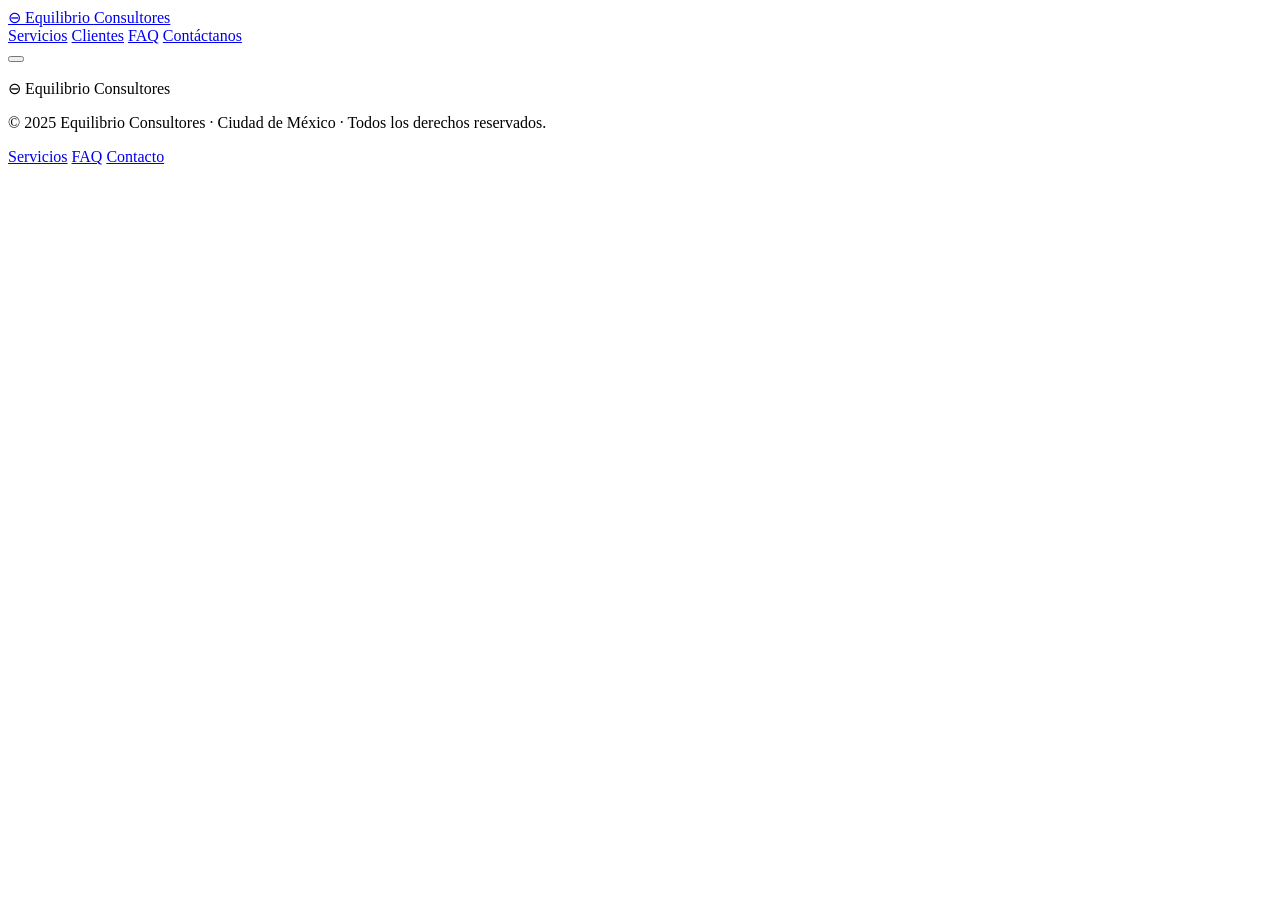
==== index.html @ 178c64f6 "primer commit: sitio web equilibrio consultores" ====
<!DOCTYPE html>
<html lang="es">
<head>
  <meta charset="UTF-8" />
  <meta name="viewport" content="width=device-width, initial-scale=1.0" />
  <meta name="description" content="Equilibrio Consultores – Consultoría contable y asesoría financiera profesional en Ciudad de México." />
  <title>Equilibrio Consultores</title>

  <!-- Google Fonts: Playfair Display (display) + DM Sans (cuerpo) -->
  <link rel="preconnect" href="https://fonts.googleapis.com" />
  <link rel="preconnect" href="https://fonts.gstatic.com" crossorigin />
  <link href="https://fonts.googleapis.com/css2?family=Playfair+Display:wght@400;600;700&family=DM+Sans:wght@300;400;500;600&display=swap" rel="stylesheet" />

  <!-- Estilos globales y de componentes -->
  <link rel="stylesheet" href="css/styles.css" />
  <link rel="stylesheet" href="css/components.css" />
</head>
<body>

  <!-- ========== NAVEGACIÓN ========== -->
  <header class="navbar" id="navbar">
    <div class="container navbar__inner">
      <a href="#inicio" class="navbar__logo">
        <span class="logo-icon">⊖</span>
        Equilibrio <span>Consultores</span>
      </a>
      <nav class="navbar__links" id="navLinks">
        <a href="#servicios">Servicios</a>
        <a href="#testimonios">Clientes</a>
        <a href="#faq">FAQ</a>
        <a href="#contacto" class="btn btn--nav">Contáctanos</a>
      </nav>
      <!-- Botón hamburguesa para móvil -->
      <button class="navbar__hamburger" id="hamburger" aria-label="Abrir menú">
        <span></span><span></span><span></span>
      </button>
    </div>
  </header>

  <!-- ========== SECCIÓN HERO ========== -->
  <section id="inicio">
    <div id="hero-placeholder"></div>
  </section>

  <!-- ========== SECCIÓN SERVICIOS ========== -->
  <section id="servicios">
    <div id="servicios-placeholder"></div>
  </section>

  <!-- ========== SECCIÓN TESTIMONIOS ========== -->
  <section id="testimonios">
    <div id="testimonios-placeholder"></div>
  </section>

  <!-- ========== SECCIÓN FAQ ========== -->
  <section id="faq">
    <div id="faq-placeholder"></div>
  </section>

  <!-- ========== SECCIÓN CONTACTO ========== -->
  <section id="contacto">
    <div id="contacto-placeholder"></div>
  </section>

  <!-- ========== FOOTER ========== -->
  <footer class="footer">
    <div class="container footer__inner">
      <p class="footer__logo">⊖ Equilibrio Consultores</p>
      <p class="footer__copy">© 2025 Equilibrio Consultores · Ciudad de México · Todos los derechos reservados.</p>
      <nav class="footer__links">
        <a href="#servicios">Servicios</a>
        <a href="#faq">FAQ</a>
        <a href="#contacto">Contacto</a>
      </nav>
    </div>
  </footer>

  <!-- ========== BOTÓN FLOTANTE WHATSAPP ========== -->
  <!-- Para cambiar el número: busca la variable WHATSAPP_NUMBER en js/whatsapp.js -->
  <div id="whatsapp-placeholder"></div>

  <!-- Scripts principales -->
  <script src="js/main.js"></script>
  <script src="js/whatsapp.js"></script>

</body>
</html>
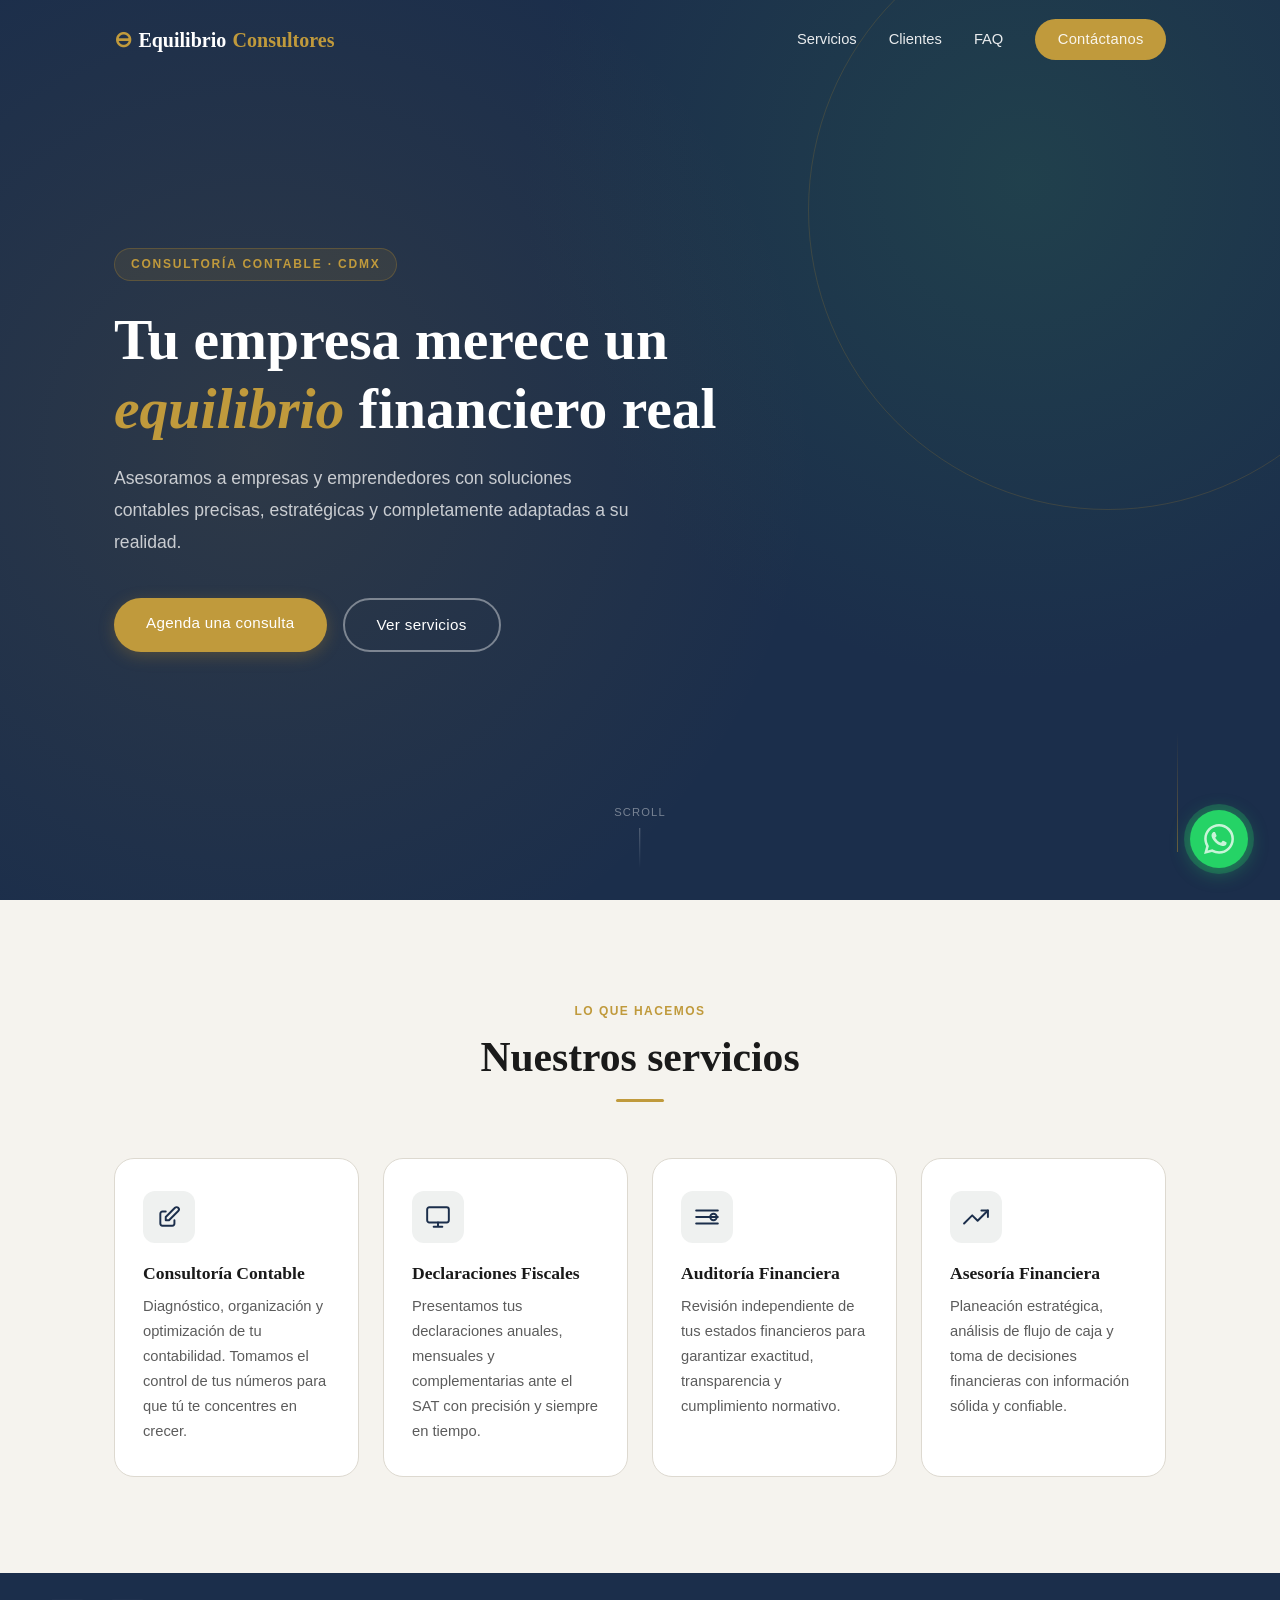
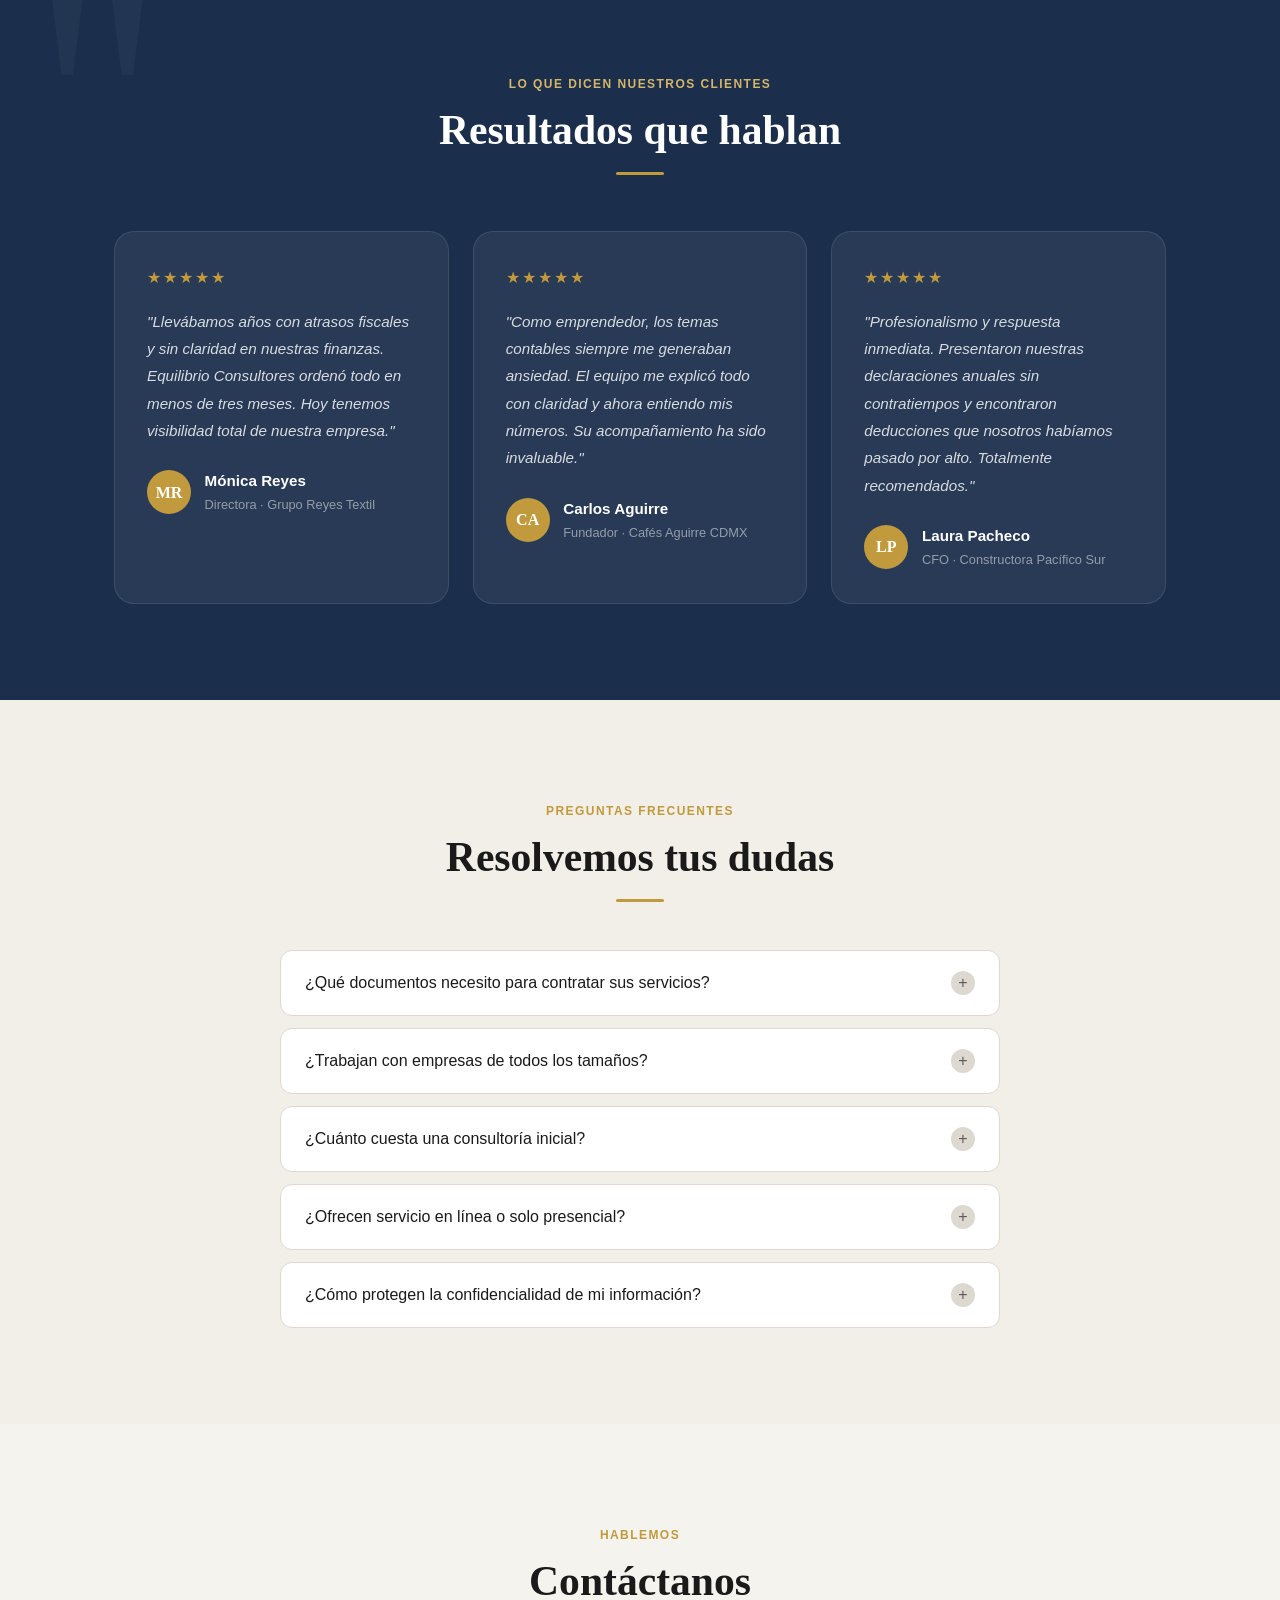
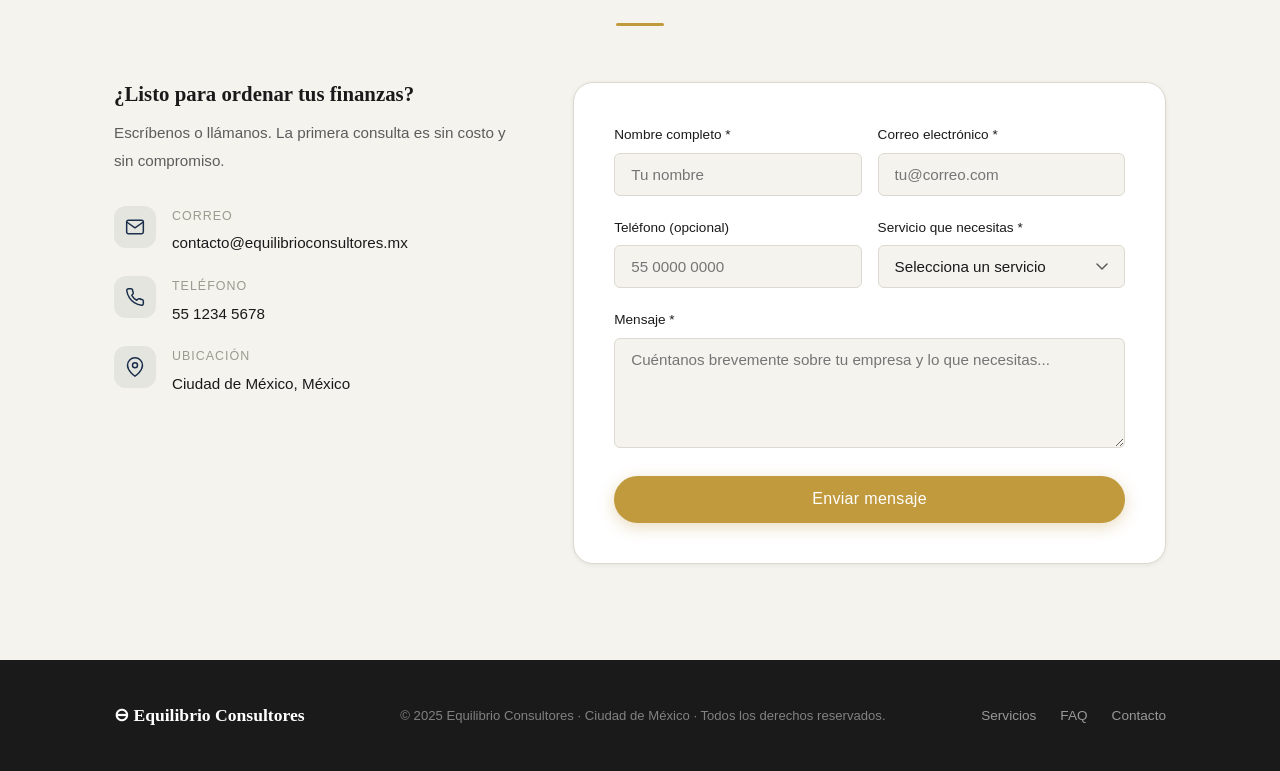
==== commit b465e7ed: "Cambio en los archivos y los colores en el sistema" ====
--- a/index.html
+++ b/index.html
@@ -12,8 +12,8 @@
   <link href="https://fonts.googleapis.com/css2?family=Playfair+Display:wght@400;600;700&family=DM+Sans:wght@300;400;500;600&display=swap" rel="stylesheet" />
 
   <!-- Estilos globales y de componentes -->
-  <link rel="stylesheet" href="css/styles.css" />
-  <link rel="stylesheet" href="css/components.css" />
+  <link rel="stylesheet" href="styles.css" />
+  <link rel="stylesheet" href="components.css" />
 </head>
 <body>
 
@@ -39,27 +39,276 @@
 
   <!-- ========== SECCIÓN HERO ========== -->
   <section id="inicio">
-    <div id="hero-placeholder"></div>
+    <div class="hero">
+      <div class="container">
+        <div class="hero__content reveal">
+          <span class="hero__label">Consultoría Contable · CDMX</span>
+          <h1>Tu empresa merece un <em>equilibrio</em> financiero real</h1>
+          <p class="hero__desc">
+            Asesoramos a empresas y emprendedores con soluciones contables precisas,
+            estratégicas y completamente adaptadas a su realidad.
+          </p>
+          <div class="hero__cta">
+            <a href="#contacto" class="btn btn--primary">Agenda una consulta</a>
+            <a href="#servicios" class="btn btn--outline" style="color:#fff; border-color:rgba(255,255,255,0.4);">Ver servicios</a>
+          </div>
+        </div>
+      </div>
+      <div class="hero__line"></div>
+      <div class="hero__scroll">Scroll</div>
+    </div>
   </section>
 
   <!-- ========== SECCIÓN SERVICIOS ========== -->
   <section id="servicios">
-    <div id="servicios-placeholder"></div>
+    <div class="servicios">
+      <div class="container">
+        <div class="servicios__header reveal">
+          <span class="section-label">Lo que hacemos</span>
+          <h2>Nuestros servicios</h2>
+          <div class="divider"></div>
+        </div>
+        <div class="servicios__grid">
+          <div class="servicio-card reveal reveal-delay-1">
+            <div class="servicio-card__icon">
+              <svg viewBox="0 0 24 24"><path d="M9 7H6a2 2 0 00-2 2v9a2 2 0 002 2h9a2 2 0 002-2v-3"/><path d="M9 15h3l8.5-8.5a2 2 0 00-3-3L9 12v3"/></svg>
+            </div>
+            <h3>Consultoría Contable</h3>
+            <p>Diagnóstico, organización y optimización de tu contabilidad. Tomamos el control de tus números para que tú te concentres en crecer.</p>
+          </div>
+          <div class="servicio-card reveal reveal-delay-2">
+            <div class="servicio-card__icon">
+              <svg viewBox="0 0 24 24"><rect x="2" y="3" width="20" height="14" rx="2"/><path d="M8 21h8M12 17v4"/></svg>
+            </div>
+            <h3>Declaraciones Fiscales</h3>
+            <p>Presentamos tus declaraciones anuales, mensuales y complementarias ante el SAT con precisión y siempre en tiempo.</p>
+          </div>
+          <div class="servicio-card reveal reveal-delay-3">
+            <div class="servicio-card__icon">
+              <svg viewBox="0 0 24 24"><path d="M2 12h20M2 6h20M2 18h20"/><circle cx="18" cy="12" r="3" fill="none"/></svg>
+            </div>
+            <h3>Auditoría Financiera</h3>
+            <p>Revisión independiente de tus estados financieros para garantizar exactitud, transparencia y cumplimiento normativo.</p>
+          </div>
+          <div class="servicio-card reveal reveal-delay-4">
+            <div class="servicio-card__icon">
+              <svg viewBox="0 0 24 24"><polyline points="23 6 13.5 15.5 8.5 10.5 1 18"/><polyline points="17 6 23 6 23 12"/></svg>
+            </div>
+            <h3>Asesoría Financiera</h3>
+            <p>Planeación estratégica, análisis de flujo de caja y toma de decisiones financieras con información sólida y confiable.</p>
+          </div>
+        </div>
+      </div>
+    </div>
   </section>
 
   <!-- ========== SECCIÓN TESTIMONIOS ========== -->
   <section id="testimonios">
-    <div id="testimonios-placeholder"></div>
+    <div class="testimonios">
+      <div class="container">
+        <div class="testimonios__header reveal">
+          <span class="section-label">Lo que dicen nuestros clientes</span>
+          <h2>Resultados que hablan</h2>
+          <div class="divider"></div>
+        </div>
+        <div class="testimonios__grid">
+          <div class="testimonio-card reveal reveal-delay-1">
+            <div class="testimonio-card__stars">★★★★★</div>
+            <p class="testimonio-card__text">
+              "Llevábamos años con atrasos fiscales y sin claridad en nuestras finanzas.
+              Equilibrio Consultores ordenó todo en menos de tres meses. Hoy tenemos
+              visibilidad total de nuestra empresa."
+            </p>
+            <div class="testimonio-card__author">
+              <div class="testimonio-card__avatar">MR</div>
+              <div>
+                <div class="testimonio-card__name">Mónica Reyes</div>
+                <div class="testimonio-card__empresa">Directora · Grupo Reyes Textil</div>
+              </div>
+            </div>
+          </div>
+          <div class="testimonio-card reveal reveal-delay-2">
+            <div class="testimonio-card__stars">★★★★★</div>
+            <p class="testimonio-card__text">
+              "Como emprendedor, los temas contables siempre me generaban ansiedad.
+              El equipo me explicó todo con claridad y ahora entiendo mis números.
+              Su acompañamiento ha sido invaluable."
+            </p>
+            <div class="testimonio-card__author">
+              <div class="testimonio-card__avatar">CA</div>
+              <div>
+                <div class="testimonio-card__name">Carlos Aguirre</div>
+                <div class="testimonio-card__empresa">Fundador · Cafés Aguirre CDMX</div>
+              </div>
+            </div>
+          </div>
+          <div class="testimonio-card reveal reveal-delay-3">
+            <div class="testimonio-card__stars">★★★★★</div>
+            <p class="testimonio-card__text">
+              "Profesionalismo y respuesta inmediata. Presentaron nuestras declaraciones
+              anuales sin contratiempos y encontraron deducciones que nosotros
+              habíamos pasado por alto. Totalmente recomendados."
+            </p>
+            <div class="testimonio-card__author">
+              <div class="testimonio-card__avatar">LP</div>
+              <div>
+                <div class="testimonio-card__name">Laura Pacheco</div>
+                <div class="testimonio-card__empresa">CFO · Constructora Pacífico Sur</div>
+              </div>
+            </div>
+          </div>
+        </div>
+      </div>
+    </div>
   </section>
 
   <!-- ========== SECCIÓN FAQ ========== -->
   <section id="faq">
-    <div id="faq-placeholder"></div>
+    <div class="faq">
+      <div class="container">
+        <div class="faq__header reveal">
+          <span class="section-label">Preguntas frecuentes</span>
+          <h2>Resolvemos tus dudas</h2>
+          <div class="divider"></div>
+        </div>
+        <div class="faq__list reveal">
+          <div class="faq-item">
+            <button class="faq-item__question">
+              ¿Qué documentos necesito para contratar sus servicios?
+              <span class="faq-item__icon">+</span>
+            </button>
+            <div class="faq-item__answer">
+              <p>Para comenzar necesitamos tu RFC y contraseña del SAT, estados de cuenta bancarios de los últimos 3 meses, facturas emitidas y recibidas del periodo a trabajar y, si ya tienes contabilidad previa, los archivos de tu sistema contable. Te guiamos paso a paso desde el primer contacto.</p>
+            </div>
+          </div>
+          <div class="faq-item">
+            <button class="faq-item__question">
+              ¿Trabajan con empresas de todos los tamaños?
+              <span class="faq-item__icon">+</span>
+            </button>
+            <div class="faq-item__answer">
+              <p>Sí. Atendemos desde personas físicas con actividad empresarial y startups hasta empresas medianas con múltiples unidades de negocio. Nuestros planes se adaptan al volumen de operaciones y las necesidades específicas de cada cliente.</p>
+            </div>
+          </div>
+          <div class="faq-item">
+            <button class="faq-item__question">
+              ¿Cuánto cuesta una consultoría inicial?
+              <span class="faq-item__icon">+</span>
+            </button>
+            <div class="faq-item__answer">
+              <p>La primera consulta de diagnóstico es sin costo. En ella evaluamos tu situación actual y te presentamos una propuesta personalizada. Los honorarios varían según el tipo de régimen fiscal, el volumen de operaciones y los servicios que requieras.</p>
+            </div>
+          </div>
+          <div class="faq-item">
+            <button class="faq-item__question">
+              ¿Ofrecen servicio en línea o solo presencial?
+              <span class="faq-item__icon">+</span>
+            </button>
+            <div class="faq-item__answer">
+              <p>Trabajamos de forma completamente remota. Utilizamos plataformas seguras para el intercambio de documentos y tenemos reuniones virtuales periódicas para revisar el estado de tu contabilidad. Clientes en toda la República Mexicana pueden contratarnos sin problema.</p>
+            </div>
+          </div>
+          <div class="faq-item">
+            <button class="faq-item__question">
+              ¿Cómo protegen la confidencialidad de mi información?
+              <span class="faq-item__icon">+</span>
+            </button>
+            <div class="faq-item__answer">
+              <p>Firmamos un acuerdo de confidencialidad (NDA) con cada cliente antes de iniciar. Toda la información se almacena en servidores cifrados con acceso restringido. Seguimos estrictamente las disposiciones del IMSS, SAT y la Ley Federal de Protección de Datos Personales.</p>
+            </div>
+          </div>
+        </div>
+      </div>
+    </div>
   </section>
 
   <!-- ========== SECCIÓN CONTACTO ========== -->
   <section id="contacto">
-    <div id="contacto-placeholder"></div>
+    <div class="contacto">
+      <div class="container">
+        <div class="contacto__header reveal">
+          <span class="section-label">Hablemos</span>
+          <h2>Contáctanos</h2>
+          <div class="divider"></div>
+        </div>
+        <div class="contacto__grid">
+          <div class="contacto__info reveal">
+            <h3>¿Listo para ordenar tus finanzas?</h3>
+            <p>Escríbenos o llámanos. La primera consulta es sin costo y sin compromiso.</p>
+            <div class="contacto__dato">
+              <div class="contacto__dato-icon">
+                <svg viewBox="0 0 24 24"><path d="M4 4h16c1.1 0 2 .9 2 2v12c0 1.1-.9 2-2 2H4c-1.1 0-2-.9-2-2V6c0-1.1.9-2 2-2z"/><polyline points="22,6 12,13 2,6"/></svg>
+              </div>
+              <div>
+                <div class="contacto__dato-label">Correo</div>
+                <div class="contacto__dato-value">contacto@equilibrioconsultores.mx</div>
+              </div>
+            </div>
+            <div class="contacto__dato">
+              <div class="contacto__dato-icon">
+                <svg viewBox="0 0 24 24"><path d="M22 16.92v3a2 2 0 01-2.18 2 19.79 19.79 0 01-8.63-3.07 19.5 19.5 0 01-6-6A19.79 19.79 0 012.12 4.18 2 2 0 014.11 2h3a2 2 0 012 1.72 12.84 12.84 0 00.7 2.81 2 2 0 01-.45 2.11L8.09 9.91a16 16 0 006 6l1.27-1.27a2 2 0 012.11-.45 12.84 12.84 0 002.81.7A2 2 0 0122 16.92z"/></svg>
+              </div>
+              <div>
+                <div class="contacto__dato-label">Teléfono</div>
+                <div class="contacto__dato-value">55 1234 5678</div>
+              </div>
+            </div>
+            <div class="contacto__dato">
+              <div class="contacto__dato-icon">
+                <svg viewBox="0 0 24 24"><path d="M21 10c0 7-9 13-9 13s-9-6-9-13a9 9 0 0118 0z"/><circle cx="12" cy="10" r="3"/></svg>
+              </div>
+              <div>
+                <div class="contacto__dato-label">Ubicación</div>
+                <div class="contacto__dato-value">Ciudad de México, México</div>
+              </div>
+            </div>
+          </div>
+          <div class="contacto__form reveal reveal-delay-2">
+            <form id="contactForm" novalidate>
+              <div class="form-row">
+                <div class="form-group" id="group-nombre">
+                  <label for="nombre">Nombre completo *</label>
+                  <input type="text" id="nombre" name="nombre" placeholder="Tu nombre" />
+                  <span class="error-msg">Por favor ingresa tu nombre.</span>
+                </div>
+                <div class="form-group" id="group-correo">
+                  <label for="correo">Correo electrónico *</label>
+                  <input type="email" id="correo" name="correo" placeholder="tu@correo.com" />
+                  <span class="error-msg">Ingresa un correo válido.</span>
+                </div>
+              </div>
+              <div class="form-row">
+                <div class="form-group">
+                  <label for="telefono">Teléfono (opcional)</label>
+                  <input type="tel" id="telefono" name="telefono" placeholder="55 0000 0000" />
+                </div>
+                <div class="form-group" id="group-servicio">
+                  <label for="servicio">Servicio que necesitas *</label>
+                  <select id="servicio" name="servicio">
+                    <option value="">Selecciona un servicio</option>
+                    <option value="contable">Consultoría Contable</option>
+                    <option value="fiscal">Declaraciones Fiscales</option>
+                    <option value="auditoria">Auditoría Financiera</option>
+                    <option value="asesoria">Asesoría Financiera</option>
+                    <option value="otro">Otro / No sé aún</option>
+                  </select>
+                  <span class="error-msg">Selecciona un servicio.</span>
+                </div>
+              </div>
+              <div class="form-group" id="group-mensaje">
+                <label for="mensaje">Mensaje *</label>
+                <textarea id="mensaje" name="mensaje" placeholder="Cuéntanos brevemente sobre tu empresa y lo que necesitas..."></textarea>
+                <span class="error-msg">Por favor escribe tu mensaje.</span>
+              </div>
+              <button type="submit" class="btn btn--primary form__submit">Enviar mensaje</button>
+            </form>
+            <div class="form__success" id="formSuccess">
+              ✓ ¡Mensaje enviado! Te contactaremos en menos de 24 horas.
+            </div>
+          </div>
+        </div>
+      </div>
+    </div>
   </section>
 
   <!-- ========== FOOTER ========== -->
@@ -80,8 +329,8 @@
   <div id="whatsapp-placeholder"></div>
 
   <!-- Scripts principales -->
-  <script src="js/main.js"></script>
-  <script src="js/whatsapp.js"></script>
+  <script src="main.js"></script>
+  <script src="whatsapp.js"></script>
 
 </body>
 </html>
--- a/styles.css
+++ b/styles.css
@@ -0,0 +1,198 @@
+/* ============================================================
+   styles.css — Estilos globales de Equilibrio Consultores
+   Para cambiar colores o fuentes, edita las variables de :root
+   ============================================================ */
+
+/* --- VARIABLES GLOBALES --- */
+:root {
+--color-primary:       #1B2E4B;
+--color-primary-light: #2E4E7A;
+--color-accent:        #C09A3C;
+--color-accent-light:  #D4B56A;
+--color-bg:            #F5F3EE;
+--color-surface:       #FFFFFF;
+  /* Paleta principal: verde profundo + dorado + crema */
+ /* --color-primary:      #1B4332;   /* verde oscuro: confianza, solidez */
+ /* --color-primary-light:#2D6A4F;   /* verde medio: hover, acentos */
+ /* --color-accent:       #B7882C;   /* dorado: profesionalismo, distinción */
+ /* --color-accent-light: #D4A853;   /* dorado claro: hover del acento */
+ /* --color-bg:           #F9F7F3;   /* crema: fondo cálido, no frío */
+ /* --color-surface:      #FFFFFF;   /* blanco puro: tarjetas */
+  --color-surface-alt:  #F2EFE8;   /* crema oscuro: fondos de sección alternos */
+  --color-text:         #1A1A1A;   /* negro suave: texto principal */
+  --color-text-muted:   #5C5C5C;   /* gris medio: texto secundario */
+  --color-text-light:   #9A9A8E;   /* gris claro: hints, placeholders */
+  --color-border:       #DDD9D0;   /* borde sutil */
+  --color-error:        #C0392B;   /* rojo: errores de formulario */
+  --color-success:      #1B4332;   /* verde: éxito */
+
+  /* Tipografía */
+  --font-display: 'Playfair Display', Georgia, serif;
+  --font-body:    'DM Sans', sans-serif;
+
+  /* Espaciado y forma */
+  --radius-sm:   6px;
+  --radius-md:   12px;
+  --radius-lg:   20px;
+  --radius-full: 9999px;
+  --shadow-sm:   0 1px 4px rgba(0,0,0,0.07);
+  --shadow-md:   0 4px 20px rgba(0,0,0,0.09);
+  --shadow-lg:   0 12px 40px rgba(0,0,0,0.12);
+
+  /* Transiciones */
+  --transition: 0.25s ease;
+
+  /* Contenedor máximo */
+  --max-width: 1100px;
+}
+
+/* --- RESET Y BASE --- */
+*, *::before, *::after {
+  box-sizing: border-box;
+  margin: 0;
+  padding: 0;
+}
+
+html {
+  scroll-behavior: smooth;
+  font-size: 16px;
+}
+
+body {
+  font-family: var(--font-body);
+  background-color: var(--color-bg);
+  color: var(--color-text);
+  line-height: 1.7;
+  -webkit-font-smoothing: antialiased;
+}
+
+img {
+  max-width: 100%;
+  display: block;
+}
+
+a {
+  color: inherit;
+  text-decoration: none;
+}
+
+ul {
+  list-style: none;
+}
+
+/* --- CONTENEDOR CENTRADO --- */
+.container {
+  width: 100%;
+  max-width: var(--max-width);
+  margin: 0 auto;
+  padding: 0 1.5rem;
+}
+
+/* --- TIPOGRAFÍA GLOBAL --- */
+h1, h2, h3, h4 {
+  font-family: var(--font-display);
+  line-height: 1.2;
+  color: var(--color-text);
+}
+
+h1 { font-size: clamp(2.2rem, 5vw, 3.6rem); font-weight: 700; }
+h2 { font-size: clamp(1.8rem, 3.5vw, 2.6rem); font-weight: 600; }
+h3 { font-size: clamp(1.1rem, 2vw, 1.3rem); font-weight: 600; }
+
+p {
+  font-size: 1rem;
+  color: var(--color-text-muted);
+  line-height: 1.8;
+}
+
+/* --- BOTONES --- */
+.btn {
+  display: inline-block;
+  font-family: var(--font-body);
+  font-size: 0.95rem;
+  font-weight: 500;
+  padding: 0.75rem 2rem;
+  border-radius: var(--radius-full);
+  border: none;
+  cursor: pointer;
+  transition: background var(--transition), transform var(--transition), box-shadow var(--transition);
+  text-align: center;
+  letter-spacing: 0.02em;
+}
+
+.btn--primary {
+  background: var(--color-accent);
+  color: #fff;
+  box-shadow: 0 4px 16px rgba(183,136,44,0.3);
+}
+.btn--primary:hover {
+  background: var(--color-accent-light);
+  transform: translateY(-2px);
+  box-shadow: 0 6px 20px rgba(183,136,44,0.4);
+}
+
+.btn--outline {
+  background: transparent;
+  color: var(--color-primary);
+  border: 2px solid var(--color-primary);
+}
+.btn--outline:hover {
+  background: var(--color-primary);
+  color: #fff;
+  transform: translateY(-2px);
+}
+
+.btn--nav {
+  background: var(--color-accent);
+  color: #fff;
+  padding: 0.5rem 1.4rem;
+  font-size: 0.88rem;
+  border-radius: var(--radius-full);
+}
+.btn--nav:hover {
+  background: var(--color-accent-light);
+}
+
+/* --- ETIQUETA DE SECCIÓN --- */
+.section-label {
+  display: inline-block;
+  font-family: var(--font-body);
+  font-size: 0.75rem;
+  font-weight: 600;
+  letter-spacing: 0.12em;
+  text-transform: uppercase;
+  color: var(--color-accent);
+  margin-bottom: 0.75rem;
+}
+
+/* --- ANIMACIÓN DE ENTRADA AL HACER SCROLL --- */
+.reveal {
+  opacity: 0;
+  transform: translateY(28px);
+  transition: opacity 0.6s ease, transform 0.6s ease;
+}
+.reveal.visible {
+  opacity: 1;
+  transform: translateY(0);
+}
+/* Retraso escalonado para tarjetas en fila */
+.reveal-delay-1 { transition-delay: 0.1s; }
+.reveal-delay-2 { transition-delay: 0.2s; }
+.reveal-delay-3 { transition-delay: 0.3s; }
+.reveal-delay-4 { transition-delay: 0.4s; }
+
+/* --- DIVISOR DECORATIVO --- */
+.divider {
+  width: 48px;
+  height: 3px;
+  background: var(--color-accent);
+  border-radius: 2px;
+  margin: 1rem 0 1.5rem;
+}
+
+/* --- RESPONSIVO BASE --- */
+@media (max-width: 768px) {
+  .container {
+    padding: 0 1.25rem;
+  }
+}
--- a/components.css
+++ b/components.css
@@ -0,0 +1,704 @@
+/* ============================================================
+   components.css — Estilos por sección / componente
+   Cada bloque corresponde a un módulo del sitio
+   ============================================================ */
+
+/* ==================== NAVBAR ==================== */
+.navbar {
+  position: fixed;
+  top: 0;
+  left: 0;
+  right: 0;
+  z-index: 1000;
+  padding: 1.2rem 0;
+  transition: background var(--transition), box-shadow var(--transition), padding var(--transition);
+}
+/* Navbar con fondo al hacer scroll */
+.navbar.scrolled {
+  background: rgba(249, 247, 243, 0.97);
+  backdrop-filter: blur(8px);
+  box-shadow: 0 2px 16px rgba(0,0,0,0.07);
+  padding: 0.8rem 0;
+}
+.navbar__inner {
+  display: flex;
+  align-items: center;
+  justify-content: space-between;
+}
+.navbar__logo {
+  font-family: var(--font-display);
+  font-size: 1.25rem;
+  font-weight: 700;
+  color: var(--color-surface);
+  display: flex;
+  align-items: center;
+  gap: 0.4rem;
+  transition: color var(--transition);
+}
+.navbar.scrolled .navbar__logo {
+  color: var(--color-primary);
+}
+.navbar__logo span {
+  color: var(--color-accent);
+}
+.logo-icon {
+  font-size: 1.4rem;
+  color: var(--color-accent);
+}
+.navbar__links {
+  display: flex;
+  align-items: center;
+  gap: 2rem;
+}
+.navbar__links a {
+  font-size: 0.92rem;
+  font-weight: 500;
+  color: rgba(255,255,255,0.9);
+  transition: color var(--transition);
+}
+.navbar.scrolled .navbar__links a {
+  color: var(--color-text-muted);
+}
+.navbar__links a:not(.btn--nav):hover {
+  color: var(--color-accent);
+}
+/* Botón hamburguesa: oculto en desktop */
+.navbar__hamburger {
+  display: none;
+  flex-direction: column;
+  gap: 5px;
+  background: none;
+  border: none;
+  cursor: pointer;
+  padding: 4px;
+}
+.navbar__hamburger span {
+  display: block;
+  width: 24px;
+  height: 2px;
+  background: var(--color-surface);
+  border-radius: 2px;
+  transition: transform var(--transition), opacity var(--transition);
+}
+.navbar.scrolled .navbar__hamburger span {
+  background: var(--color-primary);
+}
+/* Hamburguesa activa → X */
+.navbar__hamburger.active span:nth-child(1) { transform: translateY(7px) rotate(45deg); }
+.navbar__hamburger.active span:nth-child(2) { opacity: 0; }
+.navbar__hamburger.active span:nth-child(3) { transform: translateY(-7px) rotate(-45deg); }
+
+/* --- Móvil: menú desplegable --- */
+@media (max-width: 768px) {
+  .navbar__hamburger { display: flex; }
+  .navbar__links {
+    display: none;
+    flex-direction: column;
+    gap: 0;
+    position: absolute;
+    top: 100%;
+    left: 0; right: 0;
+    background: var(--color-surface);
+    box-shadow: var(--shadow-md);
+    padding: 1rem 1.5rem 1.5rem;
+  }
+  .navbar__links.open { display: flex; }
+  .navbar__links a {
+    color: var(--color-text-muted);
+    padding: 0.75rem 0;
+    border-bottom: 1px solid var(--color-border);
+    font-size: 1rem;
+  }
+  .navbar__links a:last-child { border-bottom: none; }
+  .btn--nav {
+    margin-top: 0.5rem;
+    width: 100%;
+    text-align: center;
+  }
+}
+
+/* ==================== HERO ==================== */
+.hero {
+  min-height: 100vh;
+  background: var(--color-primary);
+  background-image: url('../assets/img/hero-bg1.jpg');  /* ← BackGround de hero */
+  position: relative;
+  display: flex;
+  align-items: center;
+  overflow: hidden;
+}
+/* Patrón geométrico de fondo */
+.hero::before {
+  content: '';
+  position: absolute;
+  inset: 0;
+  background-image:
+    radial-gradient(circle at 20% 50%, rgba(183,136,44,0.12) 0%, transparent 50%),
+    radial-gradient(circle at 80% 20%, rgba(45,106,79,0.3) 0%, transparent 40%);
+  pointer-events: none;
+}
+/* Círculo decorativo grande */
+.hero::after {
+  content: '';
+  position: absolute;
+  right: -10%;
+  top: -10%;
+  width: 600px;
+  height: 600px;
+  border: 1px solid rgba(183,136,44,0.2);
+  border-radius: 50%;
+  pointer-events: none;
+}
+.hero__content {
+  position: relative;
+  z-index: 1;
+  max-width: 680px;
+}
+.hero__label {
+  display: inline-block;
+  font-size: 0.75rem;
+  font-weight: 600;
+  letter-spacing: 0.15em;
+  text-transform: uppercase;
+  color: var(--color-accent);
+  background: rgba(183,136,44,0.12);
+  border: 1px solid rgba(183,136,44,0.3);
+  border-radius: var(--radius-full);
+  padding: 0.35rem 1rem;
+  margin-bottom: 1.5rem;
+}
+.hero h1 {
+  color: #fff;
+  margin-bottom: 1.25rem;
+}
+.hero h1 em {
+  color: var(--color-accent);
+  font-style: italic;
+}
+.hero__desc {
+  color: rgba(255,255,255,0.75);
+  font-size: 1.1rem;
+  margin-bottom: 2.5rem;
+  max-width: 520px;
+}
+.hero__cta {
+  display: flex;
+  gap: 1rem;
+  flex-wrap: wrap;
+}
+/* Línea decorativa flotante */
+.hero__line {
+  position: absolute;
+  bottom: 3rem;
+  right: 8%;
+  width: 1px;
+  height: 120px;
+  background: linear-gradient(to bottom, transparent, rgba(183,136,44,0.5));
+}
+/* Indicador de scroll */
+.hero__scroll {
+  position: absolute;
+  bottom: 2rem;
+  left: 50%;
+  transform: translateX(-50%);
+  display: flex;
+  flex-direction: column;
+  align-items: center;
+  gap: 0.4rem;
+  color: rgba(255,255,255,0.4);
+  font-size: 0.7rem;
+  letter-spacing: 0.1em;
+  text-transform: uppercase;
+  animation: bounce 2s infinite;
+}
+.hero__scroll::after {
+  content: '';
+  width: 1px;
+  height: 40px;
+  background: linear-gradient(to bottom, rgba(255,255,255,0.3), transparent);
+}
+@keyframes bounce {
+  0%, 100% { transform: translateX(-50%) translateY(0); }
+  50% { transform: translateX(-50%) translateY(6px); }
+}
+
+@media (max-width: 768px) {
+  .hero { padding: 7rem 0 4rem; min-height: auto; }
+  .hero::after { display: none; }
+  .hero__line { display: none; }
+}
+
+/* ==================== SERVICIOS ==================== */
+.servicios {
+  padding: 6rem 0;
+  background: var(--color-bg);
+}
+.servicios__header {
+  text-align: center;
+  margin-bottom: 3.5rem;
+}
+.servicios__header .divider {
+  margin: 1rem auto 0;
+}
+.servicios__grid {
+  display: grid;
+  grid-template-columns: repeat(auto-fit, minmax(230px, 1fr));
+  gap: 1.5rem;
+}
+.servicio-card {
+  background: var(--color-surface);
+  border: 1px solid var(--color-border);
+  border-radius: var(--radius-lg);
+  padding: 2rem 1.75rem;
+  transition: transform var(--transition), box-shadow var(--transition), border-color var(--transition);
+}
+.servicio-card:hover {
+  transform: translateY(-6px);
+  box-shadow: var(--shadow-lg);
+  border-color: var(--color-accent);
+}
+.servicio-card__icon {
+  width: 52px;
+  height: 52px;
+  background: rgba(27,67,50,0.07);
+  border-radius: var(--radius-md);
+  display: flex;
+  align-items: center;
+  justify-content: center;
+  margin-bottom: 1.25rem;
+}
+.servicio-card__icon svg {
+  width: 26px;
+  height: 26px;
+  stroke: var(--color-primary);
+  fill: none;
+  stroke-width: 1.8;
+  stroke-linecap: round;
+  stroke-linejoin: round;
+}
+.servicio-card h3 {
+  font-size: 1.1rem;
+  margin-bottom: 0.6rem;
+  color: var(--color-text);
+}
+.servicio-card p {
+  font-size: 0.92rem;
+  line-height: 1.7;
+}
+
+.servicios__foto img {
+  width: 100%;
+  max-width: 500px;
+  border-radius: 16px;
+  margin: 0 auto 3rem;
+  display: block;
+  object-fit: cover;
+  height: 320px;
+}
+
+/* ==================== TESTIMONIOS ==================== */
+.testimonios {
+  padding: 6rem 0;
+  background: var(--color-primary);
+  position: relative;
+  overflow: hidden;
+}
+.testimonios::before {
+  content: '"';
+  position: absolute;
+  top: -2rem;
+  left: 2rem;
+  font-family: var(--font-display);
+  font-size: 20rem;
+  color: rgba(255,255,255,0.03);
+  line-height: 1;
+  pointer-events: none;
+}
+.testimonios__header {
+  text-align: center;
+  margin-bottom: 3.5rem;
+}
+.testimonios__header h2 { color: #fff; }
+.testimonios__header .section-label { color: var(--color-accent-light); }
+.testimonios__header .divider { margin: 1rem auto 0; }
+.testimonios__grid {
+  display: grid;
+  grid-template-columns: repeat(auto-fit, minmax(280px, 1fr));
+  gap: 1.5rem;
+}
+.testimonio-card {
+  background: rgba(255,255,255,0.06);
+  border: 1px solid rgba(255,255,255,0.1);
+  border-radius: var(--radius-lg);
+  padding: 2rem;
+  transition: background var(--transition), border-color var(--transition);
+}
+.testimonio-card:hover {
+  background: rgba(255,255,255,0.09);
+  border-color: rgba(183,136,44,0.4);
+}
+.testimonio-card__stars {
+  color: var(--color-accent);
+  font-size: 1rem;
+  letter-spacing: 2px;
+  margin-bottom: 1rem;
+}
+.testimonio-card__text {
+  color: rgba(255,255,255,0.82);
+  font-size: 0.95rem;
+  line-height: 1.8;
+  margin-bottom: 1.5rem;
+  font-style: italic;
+}
+.testimonio-card__author {
+  display: flex;
+  align-items: center;
+  gap: 0.85rem;
+}
+.testimonio-card__avatar {
+  width: 44px;
+  height: 44px;
+  border-radius: 50%;
+  background: var(--color-accent);
+  display: flex;
+  align-items: center;
+  justify-content: center;
+  font-family: var(--font-display);
+  font-size: 1rem;
+  font-weight: 700;
+  color: #fff;
+  flex-shrink: 0;
+}
+.testimonio-card__name {
+  font-weight: 600;
+  color: #fff;
+  font-size: 0.95rem;
+}
+.testimonio-card__empresa {
+  font-size: 0.8rem;
+  color: rgba(255,255,255,0.5);
+}
+
+/* ==================== FAQ ==================== */
+.faq {
+  padding: 6rem 0;
+  background: var(--color-surface-alt);
+}
+.faq__header {
+  text-align: center;
+  margin-bottom: 3rem;
+}
+.faq__header .divider { margin: 1rem auto 0; }
+.faq__list {
+  max-width: 720px;
+  margin: 0 auto;
+  display: flex;
+  flex-direction: column;
+  gap: 0.75rem;
+}
+/* Ítem del acordeón */
+.faq-item {
+  background: var(--color-surface);
+  border: 1px solid var(--color-border);
+  border-radius: var(--radius-md);
+  overflow: hidden;
+  transition: box-shadow var(--transition);
+}
+.faq-item.open {
+  box-shadow: var(--shadow-md);
+  border-color: var(--color-accent);
+}
+.faq-item__question {
+  width: 100%;
+  background: none;
+  border: none;
+  display: flex;
+  justify-content: space-between;
+  align-items: center;
+  gap: 1rem;
+  padding: 1.25rem 1.5rem;
+  font-family: var(--font-body);
+  font-size: 1rem;
+  font-weight: 500;
+  color: var(--color-text);
+  cursor: pointer;
+  text-align: left;
+  transition: color var(--transition);
+}
+.faq-item.open .faq-item__question {
+  color: var(--color-primary);
+}
+.faq-item__icon {
+  width: 24px;
+  height: 24px;
+  border-radius: 50%;
+  background: var(--color-border);
+  display: flex;
+  align-items: center;
+  justify-content: center;
+  flex-shrink: 0;
+  font-size: 1rem;
+  color: var(--color-text-muted);
+  transition: background var(--transition), transform var(--transition);
+}
+.faq-item.open .faq-item__icon {
+  background: var(--color-accent);
+  color: #fff;
+  transform: rotate(45deg);
+}
+.faq-item__answer {
+  max-height: 0;
+  overflow: hidden;
+  transition: max-height 0.4s ease, padding var(--transition);
+  padding: 0 1.5rem;
+}
+.faq-item.open .faq-item__answer {
+  max-height: 300px;
+  padding: 0 1.5rem 1.25rem;
+}
+.faq-item__answer p {
+  font-size: 0.95rem;
+  color: var(--color-text-muted);
+  line-height: 1.8;
+}
+
+/* ==================== CONTACTO ==================== */
+.contacto {
+  padding: 6rem 0;
+  background: var(--color-bg);
+}
+.contacto__header {
+  text-align: center;
+  margin-bottom: 3.5rem;
+}
+.contacto__header .divider { margin: 1rem auto 0; }
+.contacto__grid {
+  display: grid;
+  grid-template-columns: 1fr 1.5fr;
+  gap: 4rem;
+  align-items: start;
+}
+.contacto__info h3 {
+  font-size: 1.3rem;
+  margin-bottom: 0.75rem;
+  color: var(--color-text);
+}
+.contacto__info p {
+  margin-bottom: 2rem;
+  font-size: 0.95rem;
+}
+.contacto__dato {
+  display: flex;
+  align-items: flex-start;
+  gap: 1rem;
+  margin-bottom: 1.25rem;
+}
+.contacto__dato-icon {
+  width: 42px;
+  height: 42px;
+  background: rgba(27,67,50,0.08);
+  border-radius: var(--radius-md);
+  display: flex;
+  align-items: center;
+  justify-content: center;
+  flex-shrink: 0;
+}
+.contacto__dato-icon svg {
+  width: 20px;
+  height: 20px;
+  stroke: var(--color-primary);
+  fill: none;
+  stroke-width: 1.8;
+  stroke-linecap: round;
+  stroke-linejoin: round;
+}
+.contacto__dato-label {
+  font-size: 0.78rem;
+  text-transform: uppercase;
+  letter-spacing: 0.08em;
+  color: var(--color-text-light);
+  margin-bottom: 0.2rem;
+}
+.contacto__dato-value {
+  font-size: 0.95rem;
+  font-weight: 500;
+  color: var(--color-text);
+}
+
+/* Formulario */
+.contacto__form {
+  background: var(--color-surface);
+  border: 1px solid var(--color-border);
+  border-radius: var(--radius-lg);
+  padding: 2.5rem;
+  box-shadow: var(--shadow-sm);
+}
+.form-row {
+  display: grid;
+  grid-template-columns: 1fr 1fr;
+  gap: 1rem;
+}
+.form-group {
+  margin-bottom: 1.25rem;
+}
+.form-group label {
+  display: block;
+  font-size: 0.85rem;
+  font-weight: 500;
+  color: var(--color-text);
+  margin-bottom: 0.4rem;
+}
+.form-group input,
+.form-group select,
+.form-group textarea {
+  width: 100%;
+  padding: 0.75rem 1rem;
+  background: var(--color-bg);
+  border: 1.5px solid var(--color-border);
+  border-radius: var(--radius-sm);
+  font-family: var(--font-body);
+  font-size: 0.95rem;
+  color: var(--color-text);
+  transition: border-color var(--transition), box-shadow var(--transition);
+  outline: none;
+  appearance: none;
+}
+.form-group input:focus,
+.form-group select:focus,
+.form-group textarea:focus {
+  border-color: var(--color-primary);
+  box-shadow: 0 0 0 3px rgba(27,67,50,0.1);
+}
+.form-group input.error,
+.form-group select.error,
+.form-group textarea.error {
+  border-color: var(--color-error);
+}
+.form-group .error-msg {
+  display: none;
+  font-size: 0.78rem;
+  color: var(--color-error);
+  margin-top: 0.3rem;
+}
+.form-group.has-error .error-msg { display: block; }
+.form-group textarea {
+  resize: vertical;
+  min-height: 110px;
+}
+.form-group select {
+  background-image: url("data:image/svg+xml,%3Csvg xmlns='http://www.w3.org/2000/svg' width='12' height='8' viewBox='0 0 12 8'%3E%3Cpath d='M1 1l5 5 5-5' stroke='%235C5C5C' stroke-width='1.5' fill='none' stroke-linecap='round'/%3E%3C/svg%3E");
+  background-repeat: no-repeat;
+  background-position: right 1rem center;
+  padding-right: 2.5rem;
+}
+.form__submit {
+  width: 100%;
+  padding: 0.9rem;
+  font-size: 1rem;
+}
+.form__success {
+  display: none;
+  text-align: center;
+  padding: 1.5rem;
+  background: rgba(27,67,50,0.07);
+  border-radius: var(--radius-md);
+  margin-top: 1rem;
+  color: var(--color-primary);
+  font-weight: 500;
+}
+
+@media (max-width: 900px) {
+  .contacto__grid {
+    grid-template-columns: 1fr;
+    gap: 2.5rem;
+  }
+}
+@media (max-width: 560px) {
+  .form-row { grid-template-columns: 1fr; }
+  .contacto__form { padding: 1.75rem 1.25rem; }
+}
+
+/* ==================== FOOTER ==================== */
+.footer {
+  background: var(--color-text);
+  padding: 2.5rem 0;
+}
+.footer__inner {
+  display: flex;
+  align-items: center;
+  justify-content: space-between;
+  flex-wrap: wrap;
+  gap: 1rem;
+}
+.footer__logo {
+  font-family: var(--font-display);
+  font-size: 1.1rem;
+  color: #fff;
+  font-weight: 600;
+}
+.footer__copy {
+  font-size: 0.82rem;
+  color: rgba(255,255,255,0.45);
+}
+.footer__links {
+  display: flex;
+  gap: 1.5rem;
+}
+.footer__links a {
+  font-size: 0.85rem;
+  color: rgba(255,255,255,0.55);
+  transition: color var(--transition);
+}
+.footer__links a:hover { color: var(--color-accent); }
+
+@media (max-width: 640px) {
+  .footer__inner { flex-direction: column; text-align: center; }
+  .footer__links { justify-content: center; }
+}
+
+/* ==================== BOTÓN WHATSAPP FLOTANTE ==================== */
+.whatsapp-btn {
+  position: fixed;
+  bottom: 2rem;
+  right: 2rem;
+  z-index: 999;
+  width: 58px;
+  height: 58px;
+  border-radius: 50%;
+  background: #25D366;
+  display: flex;
+  align-items: center;
+  justify-content: center;
+  box-shadow: 0 4px 20px rgba(37,211,102,0.4);
+  transition: transform var(--transition), box-shadow var(--transition);
+  cursor: pointer;
+  border: none;
+  text-decoration: none;
+}
+.whatsapp-btn:hover {
+  transform: scale(1.1);
+  box-shadow: 0 6px 28px rgba(37,211,102,0.55);
+}
+.whatsapp-btn svg {
+  width: 30px;
+  height: 30px;
+  fill: #fff;
+}
+/* Pulso animado */
+.whatsapp-btn::before {
+  content: '';
+  position: absolute;
+  inset: -6px;
+  border-radius: 50%;
+  background: rgba(37,211,102,0.25);
+  animation: pulse-wa 2.5s infinite;
+}
+@keyframes pulse-wa {
+  0%   { transform: scale(1); opacity: 1; }
+  70%  { transform: scale(1.4); opacity: 0; }
+  100% { transform: scale(1.4); opacity: 0; }
+}
+
+@media (max-width: 480px) {
+  .whatsapp-btn { bottom: 1.25rem; right: 1.25rem; width: 52px; height: 52px; }
+}
